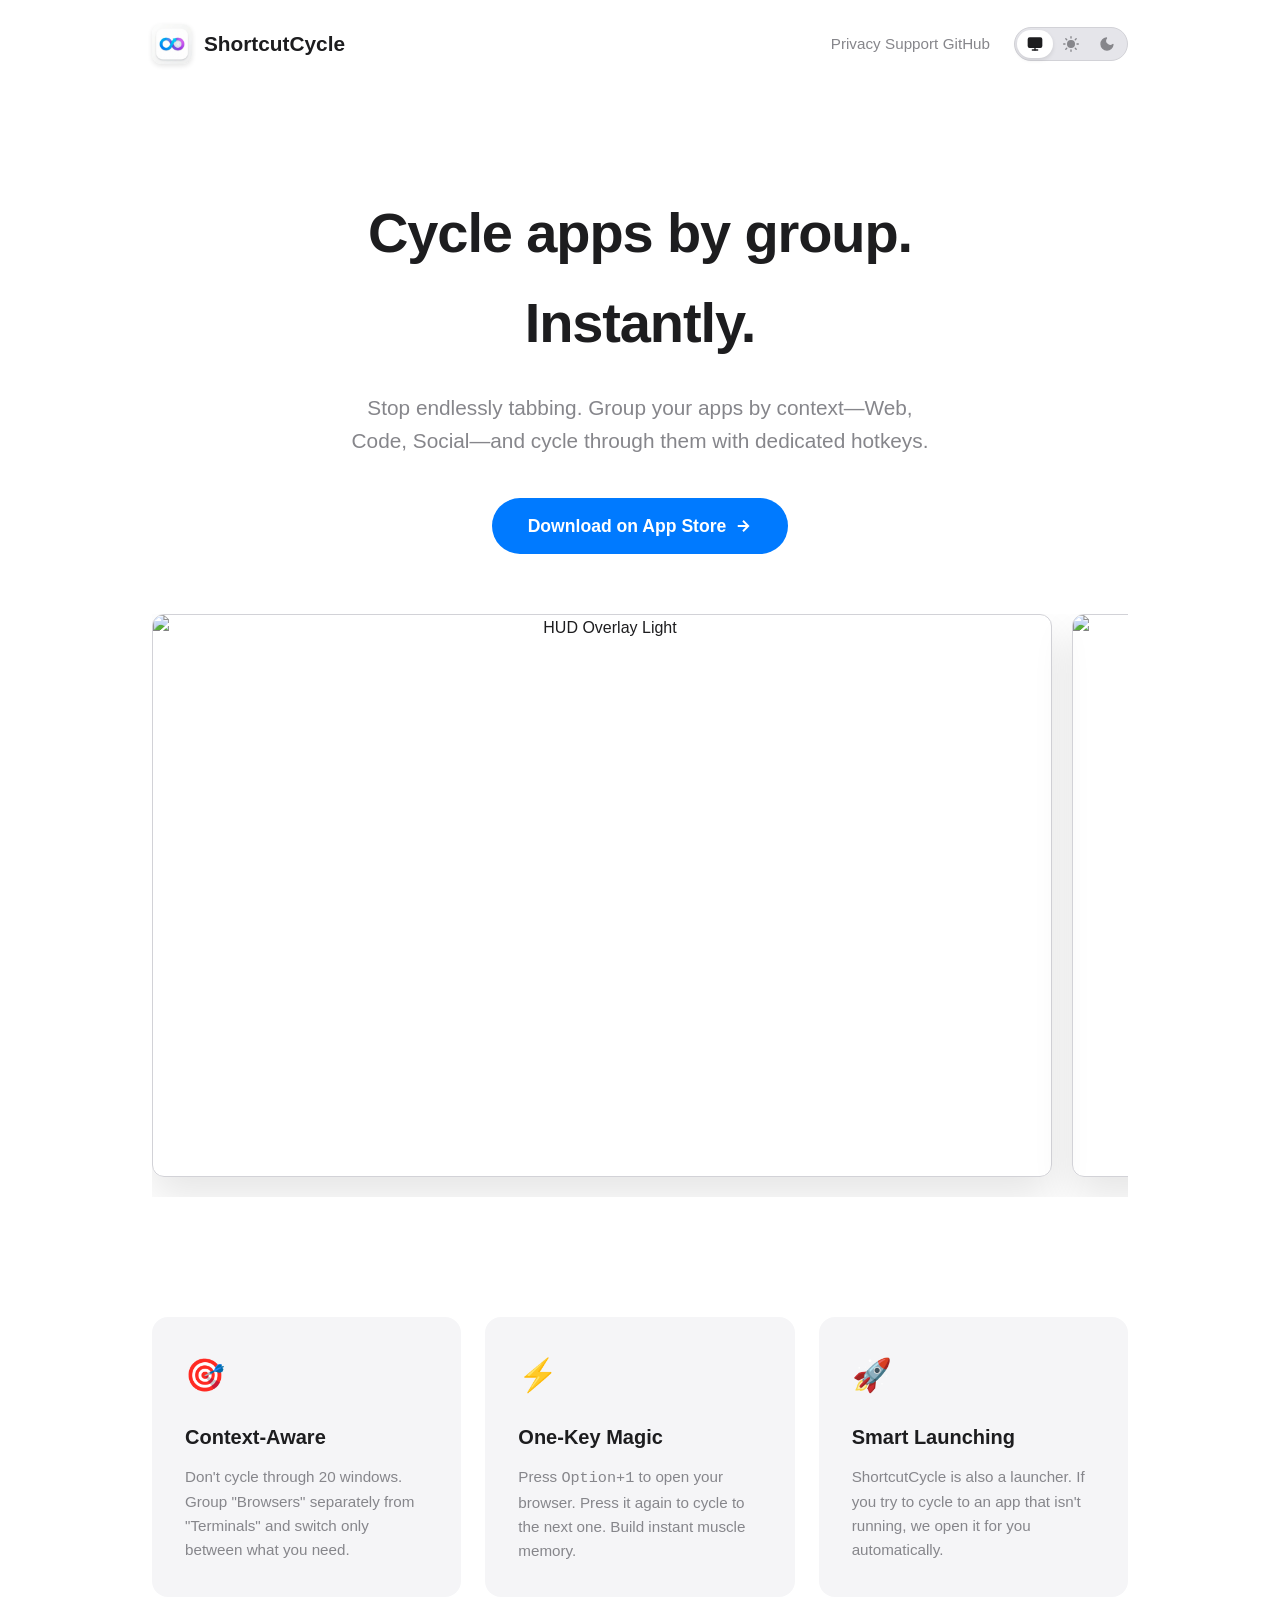
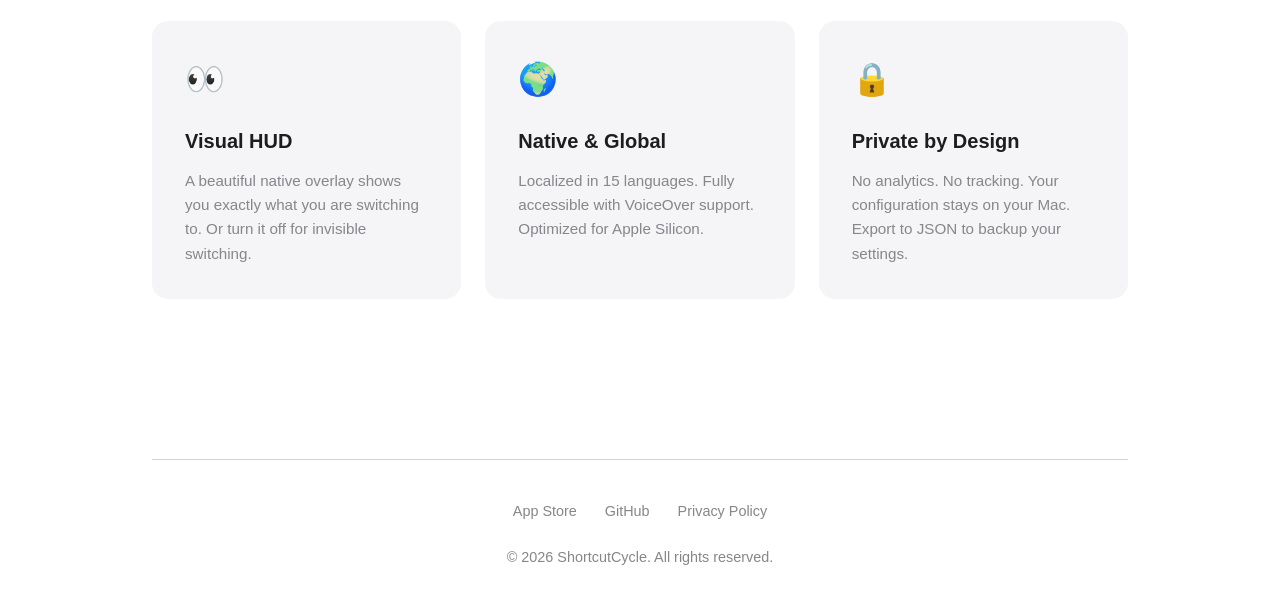
==== index.html @ 2bc334fc "Add Single Page Landing Page" ====
<!DOCTYPE html>
<html lang="en" data-theme="system">

<head>
    <meta charset="UTF-8">
    <meta name="viewport" content="width=device-width, initial-scale=1.0">
    <title>ShortcutCycle - Cycle apps by group. Instantly.</title>
    <meta name="description"
        content="Stop endlessly tabbing. Group your apps by context—Web, Code, Social—and cycle through them with dedicated hotkeys.">

    <style>
        /* --- THEME VARIABLES --- */
        :root {
            /* Light Theme Defaults */
            --bg-color: #ffffff;
            --surface: #f5f5f7;
            --surface-hover: #e5e5e7;
            --text-primary: #1d1d1f;
            --text-secondary: #86868b;
            --border: #d2d2d7;
            --accent: #007AFF;
            --accent-hover: #0062cc;
            --shadow: rgba(0, 0, 0, 0.1);
            --toggle-bg: #e5e5ea;
            --toggle-active: #ffffff;
        }

        /* Dark Theme Overrides */
        [data-theme="dark"] {
            --bg-color: #0f0f12;
            --surface: #1c1c1e;
            --surface-hover: #2c2c2e;
            --text-primary: #f5f5f7;
            --text-secondary: #a1a1aa;
            --border: #2c2c2e;
            --shadow: rgba(0, 0, 0, 0.5);
            --toggle-bg: #1c1c1e;
            --toggle-active: #636366;
            /* Lighter gray for active state in dark mode */
        }

        /* System Preference (Auto) */
        @media (prefers-color-scheme: dark) {
            [data-theme="system"] {
                --bg-color: #0f0f12;
                --surface: #1c1c1e;
                --surface-hover: #2c2c2e;
                --text-primary: #f5f5f7;
                --text-secondary: #a1a1aa;
                --border: #2c2c2e;
                --shadow: rgba(0, 0, 0, 0.5);
                --toggle-bg: #1c1c1e;
                --toggle-active: #636366;
            }
        }

        /* --- GLOBAL STYLES --- */
        * {
            margin: 0;
            padding: 0;
            box-sizing: border-box;
        }

        body {
            font-family: -apple-system, BlinkMacSystemFont, "Segoe UI", Roboto, Helvetica, Arial, sans-serif;
            background-color: var(--bg-color);
            color: var(--text-primary);
            line-height: 1.6;
            transition: background-color 0.3s, color 0.3s;
        }

        a {
            text-decoration: none;
            color: inherit;
            transition: 0.2s;
        }

        img {
            display: block;
            max-width: 100%;
        }

        /* --- LAYOUT --- */
        .container {
            max-width: 1024px;
            margin: 0 auto;
            padding: 0 24px;
        }

        .section {
            padding: 80px 0;
        }

        /* --- HEADER & NAV --- */
        header {
            padding: 24px 0;
            display: flex;
            justify-content: space-between;
            align-items: center;
        }

        .logo {
            font-weight: 700;
            font-size: 1.3rem;
            display: flex;
            align-items: center;
            gap: 12px;
        }

        .logo img {
            width: 40px;
            height: 40px;
            border-radius: 9px;
            box-shadow: 0 2px 5px var(--shadow);
        }

        .nav-wrapper {
            display: flex;
            align-items: center;
            gap: 24px;
        }

        .nav-links a {
            color: var(--text-secondary);
            font-size: 0.95rem;
            font-weight: 500;
            display: none;
            /* Hidden on very small screens */
        }

        @media(min-width: 600px) {
            .nav-links a {
                display: inline-block;
            }
        }

        .nav-links a:hover {
            color: var(--text-primary);
        }

        /* --- NEW THEME SWITCHER (Segmented Control) --- */
        .theme-switch {
            background-color: var(--toggle-bg);
            border-radius: 99px;
            padding: 2px;
            display: flex;
            align-items: center;
            border: 1px solid var(--border);
        }

        .theme-btn {
            background: none;
            border: none;
            cursor: pointer;
            padding: 6px 10px;
            border-radius: 99px;
            color: var(--text-secondary);
            display: flex;
            align-items: center;
            justify-content: center;
            transition: all 0.2s ease;
        }

        .theme-btn svg {
            width: 16px;
            height: 16px;
            fill: currentColor;
        }

        /* Active State */
        .theme-btn.active {
            background-color: var(--toggle-active);
            color: var(--text-primary);
            box-shadow: 0 2px 4px var(--shadow);
        }

        .theme-btn:hover:not(.active) {
            color: var(--text-primary);
        }

        /* --- HERO --- */
        .hero {
            text-align: center;
            padding: 100px 0 40px 0;
        }

        .hero h1 {
            font-size: 3.5rem;
            font-weight: 800;
            letter-spacing: -0.02em;
            margin-bottom: 24px;
        }

        .hero p {
            font-size: 1.3rem;
            color: var(--text-secondary);
            max-width: 600px;
            margin: 0 auto 40px auto;
        }

        .cta-button {
            background-color: var(--accent);
            color: #fff;
            padding: 14px 36px;
            border-radius: 99px;
            font-weight: 600;
            display: inline-flex;
            align-items: center;
            gap: 8px;
            font-size: 1.1rem;
        }

        .cta-button:hover {
            background-color: var(--accent-hover);
            transform: translateY(-2px);
        }

        /* --- GALLERY (SCREENSHOTS) --- */
        .gallery-scroller {
            margin-top: 60px;
            display: flex;
            gap: 20px;
            overflow-x: auto;
            padding-bottom: 20px;
            scroll-snap-type: x mandatory;
            -webkit-overflow-scrolling: touch;
        }

        .gallery-scroller::-webkit-scrollbar {
            display: none;
        }

        .gallery-scroller {
            -ms-overflow-style: none;
            scrollbar-width: none;
        }

        .screenshot-frame {
            flex: 0 0 85%;
            max-width: 900px;
            border-radius: 12px;
            overflow: hidden;
            border: 1px solid var(--border);
            box-shadow: 0 20px 40px var(--shadow);
            scroll-snap-align: center;
            position: relative;
        }

        @media(min-width: 768px) {
            .screenshot-frame {
                flex: 0 0 auto;
                width: 900px;
            }
        }

        /* --- FEATURES --- */
        .features-grid {
            display: grid;
            grid-template-columns: repeat(auto-fit, minmax(300px, 1fr));
            gap: 24px;
        }

        .feature-card {
            background: var(--surface);
            padding: 32px;
            border-radius: 16px;
            border: 1px solid transparent;
        }

        .feature-icon {
            font-size: 2rem;
            margin-bottom: 20px;
            display: block;
        }

        .feature-card h3 {
            font-size: 1.25rem;
            margin-bottom: 12px;
        }

        .feature-card p {
            color: var(--text-secondary);
            font-size: 0.95rem;
        }

        /* --- FOOTER --- */
        footer {
            border-top: 1px solid var(--border);
            padding: 40px 0;
            margin-top: 80px;
            text-align: center;
            color: var(--text-secondary);
            font-size: 0.9rem;
        }

        .footer-links a {
            margin: 0 12px;
        }

        @media (max-width: 768px) {
            .hero h1 {
                font-size: 2.5rem;
            }

            .hero p {
                font-size: 1.1rem;
            }
        }
    </style>
</head>

<body>

    <div class="container">
        <header>
            <div class="logo">
                <img src="ShortcutCycle/ShortcutCycle/Assets.xcassets/AppIcon.appiconset/1024.png"
                    alt="ShortcutCycle Icon">
                ShortcutCycle
            </div>

            <div class="nav-wrapper">
                <nav class="nav-links">
                    <a href="https://github.com/xcv58/ShortcutCycle/blob/master/PRIVACY_POLICY.md"
                        target="_blank">Privacy</a>
                    <a href="https://github.com/xcv58/ShortcutCycle/issues" target="_blank">Support</a>
                    <a href="https://github.com/xcv58/ShortcutCycle" target="_blank">GitHub</a>
                </nav>

                <div class="theme-switch" role="group" aria-label="Theme Toggle">

                    <button class="theme-btn" onclick="setTheme('system')" id="btn-system" aria-label="System Theme"
                        title="Match System">
                        <svg viewBox="0 0 24 24" fill="none" stroke="currentColor" stroke-width="2"
                            stroke-linecap="round" stroke-linejoin="round">
                            <rect x="2" y="3" width="20" height="14" rx="2" ry="2"></rect>
                            <line x1="8" y1="21" x2="16" y2="21"></line>
                            <line x1="12" y1="17" x2="12" y2="21"></line>
                        </svg>
                    </button>

                    <button class="theme-btn" onclick="setTheme('light')" id="btn-light" aria-label="Light Theme"
                        title="Light Mode">
                        <svg viewBox="0 0 24 24" fill="none" stroke="currentColor" stroke-width="2"
                            stroke-linecap="round" stroke-linejoin="round">
                            <circle cx="12" cy="12" r="5"></circle>
                            <line x1="12" y1="1" x2="12" y2="3"></line>
                            <line x1="12" y1="21" x2="12" y2="23"></line>
                            <line x1="4.22" y1="4.22" x2="5.64" y2="5.64"></line>
                            <line x1="18.36" y1="18.36" x2="19.78" y2="19.78"></line>
                            <line x1="1" y1="12" x2="3" y2="12"></line>
                            <line x1="21" y1="12" x2="23" y2="12"></line>
                            <line x1="4.22" y1="19.78" x2="5.64" y2="18.36"></line>
                            <line x1="18.36" y1="5.64" x2="19.78" y2="4.22"></line>
                        </svg>
                    </button>

                    <button class="theme-btn" onclick="setTheme('dark')" id="btn-dark" aria-label="Dark Theme"
                        title="Dark Mode">
                        <svg viewBox="0 0 24 24" fill="none" stroke="currentColor" stroke-width="2"
                            stroke-linecap="round" stroke-linejoin="round">
                            <path d="M21 12.79A9 9 0 1 1 11.21 3 7 7 0 0 0 21 12.79z"></path>
                        </svg>
                    </button>
                </div>
            </div>
        </header>

        <section class="hero">
            <h1>Cycle apps by group.<br>Instantly.</h1>
            <p>Stop endlessly tabbing. Group your apps by context—Web, Code, Social—and cycle through them with
                dedicated hotkeys.</p>

            <a href="https://apps.apple.com/us/app/shortcutcycle/id6758281578?mt=12" class="cta-button">
                Download on App Store
                <svg width="18" height="18" fill="none" stroke="currentColor" stroke-width="2.5" viewBox="0 0 24 24">
                    <path d="M5 12h14M12 5l7 7-7 7" />
                </svg>
            </a>

            <div class="gallery-scroller">
                <div class="screenshot-frame">
                    <img src="ShortcutCycle/App%20Store%20Connect%20Assets/Screenshots/HUD%20Light.png"
                        alt="HUD Overlay Light">
                </div>
                <div class="screenshot-frame">
                    <img src="ShortcutCycle/App%20Store%20Connect%20Assets/Screenshots/HUD-Grid%20Dark.png"
                        alt="Grid View Dark">
                </div>
                <div class="screenshot-frame">
                    <img src="ShortcutCycle/App%20Store%20Connect%20Assets/Screenshots/General%20Light.png"
                        alt="General Settings Light">
                </div>
                <div class="screenshot-frame">
                    <img src="ShortcutCycle/App%20Store%20Connect%20Assets/Screenshots/General%20Dark.png"
                        alt="General Settings Dark">
                </div>
                <div class="screenshot-frame">
                    <img src="ShortcutCycle/App%20Store%20Connect%20Assets/Screenshots/Group%20Dark.png"
                        alt="Group Settings Dark">
                </div>
                <div class="screenshot-frame">
                    <img src="ShortcutCycle/App%20Store%20Connect%20Assets/Screenshots/Menubar%20and%20languages.png"
                        alt="Menu Bar and Localization">
                </div>
            </div>
        </section>

        <section class="section">
            <div class="features-grid">
                <div class="feature-card">
                    <span class="feature-icon">🎯</span>
                    <h3>Context-Aware</h3>
                    <p>Don't cycle through 20 windows. Group "Browsers" separately from "Terminals" and switch only
                        between what you need.</p>
                </div>
                <div class="feature-card">
                    <span class="feature-icon">⚡️</span>
                    <h3>One-Key Magic</h3>
                    <p>Press <code>Option+1</code> to open your browser. Press it again to cycle to the next one. Build
                        instant muscle memory.</p>
                </div>
                <div class="feature-card">
                    <span class="feature-icon">🚀</span>
                    <h3>Smart Launching</h3>
                    <p>ShortcutCycle is also a launcher. If you try to cycle to an app that isn't running, we open it
                        for you automatically.</p>
                </div>
                <div class="feature-card">
                    <span class="feature-icon">👀</span>
                    <h3>Visual HUD</h3>
                    <p>A beautiful native overlay shows you exactly what you are switching to. Or turn it off for
                        invisible switching.</p>
                </div>
                <div class="feature-card">
                    <span class="feature-icon">🌍</span>
                    <h3>Native & Global</h3>
                    <p>Localized in 15 languages. Fully accessible with VoiceOver support. Optimized for Apple Silicon.
                    </p>
                </div>
                <div class="feature-card">
                    <span class="feature-icon">🔒</span>
                    <h3>Private by Design</h3>
                    <p>No analytics. No tracking. Your configuration stays on your Mac. Export to JSON to backup your
                        settings.</p>
                </div>
            </div>
        </section>

        <footer>
            <div class="footer-links">
                <a href="https://apps.apple.com/us/app/shortcutcycle/id6758281578?mt=12">App Store</a>
                <a href="https://github.com/xcv58/ShortcutCycle">GitHub</a>
                <a href="https://github.com/xcv58/ShortcutCycle/blob/master/PRIVACY_POLICY.md">Privacy Policy</a>
            </div>
            <br>
            <p>&copy; 2026 ShortcutCycle. All rights reserved.</p>
        </footer>
    </div>

    <script>
        const html = document.documentElement;
        const btns = {
            system: document.getElementById('btn-system'),
            light: document.getElementById('btn-light'),
            dark: document.getElementById('btn-dark')
        };

        function getStoredTheme() {
            return localStorage.getItem('theme') || 'system';
        }

        function setTheme(theme) {
            html.setAttribute('data-theme', theme);
            localStorage.setItem('theme', theme);
            updateControls(theme);
        }

        function updateControls(activeTheme) {
            // Remove active class from all
            Object.values(btns).forEach(btn => btn.classList.remove('active'));
            // Add to current
            if (btns[activeTheme]) btns[activeTheme].classList.add('active');
        }

        // Initialize
        const initialTheme = getStoredTheme();
        setTheme(initialTheme);
    </script>
</body>

</html>
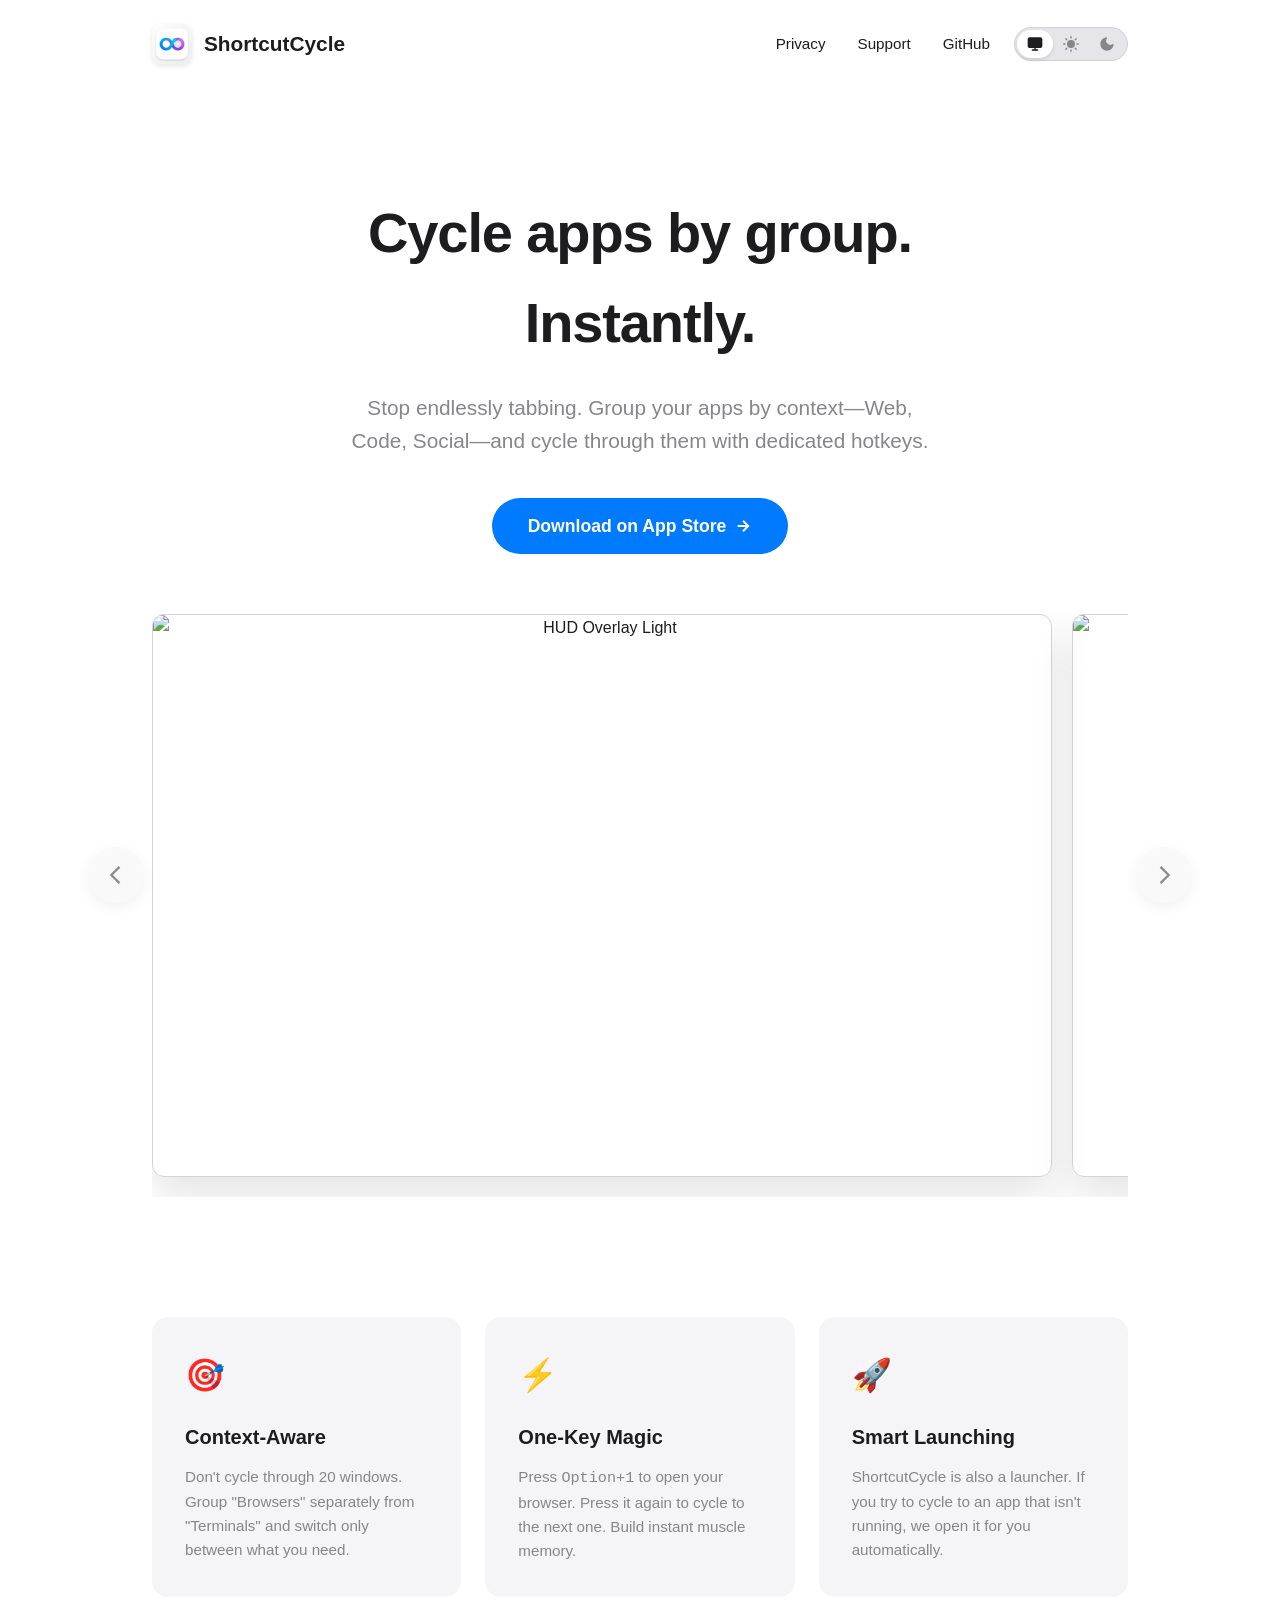
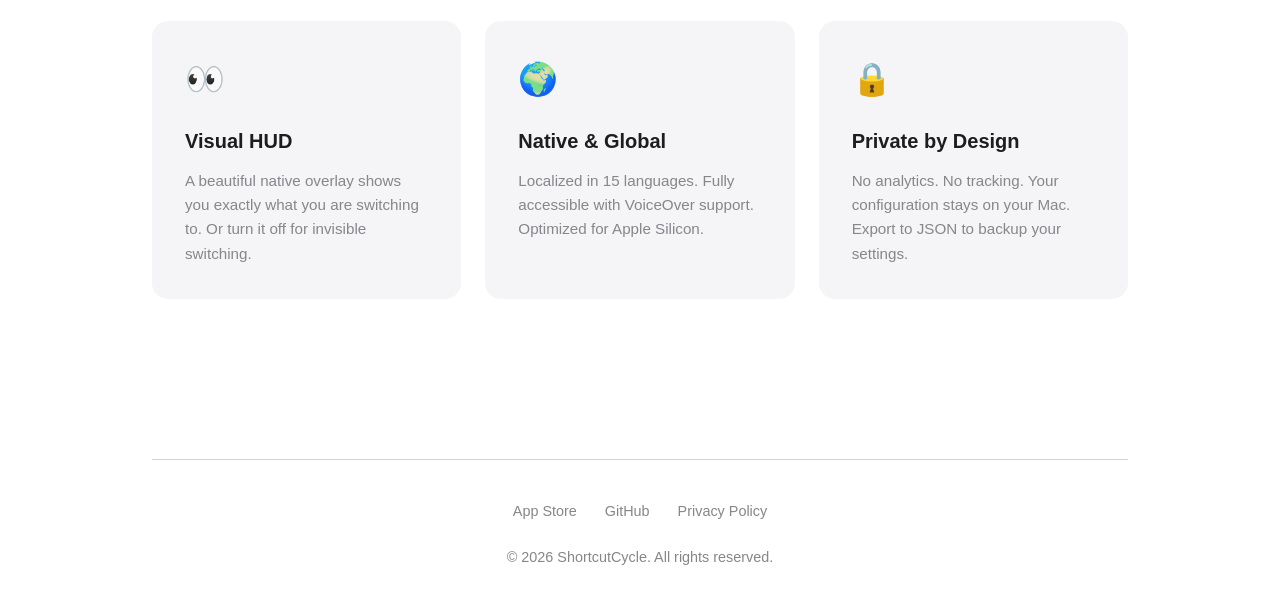
==== commit c587903d: "Optimize the landing page" ====
--- a/index.html
+++ b/index.html
@@ -120,8 +120,14 @@
             gap: 24px;
         }
 
+        .nav-links {
+            display: flex;
+            align-items: center;
+            gap: 32px;
+        }
+
         .nav-links a {
-            color: var(--text-secondary);
+            color: var(--text-primary);
             font-size: 0.95rem;
             font-weight: 500;
             display: none;
@@ -135,7 +141,7 @@
         }
 
         .nav-links a:hover {
-            color: var(--text-primary);
+            color: var(--accent);
         }
 
         /* --- NEW THEME SWITCHER (Segmented Control) --- */
@@ -233,6 +239,51 @@
         .gallery-scroller {
             -ms-overflow-style: none;
             scrollbar-width: none;
+        }
+
+        .gallery-wrapper {
+            position: relative;
+            display: flex;
+            align-items: center;
+        }
+
+        .scroll-btn {
+            background-color: var(--surface);
+            border: 1px solid transparent;
+            color: var(--text-primary);
+            width: 56px;
+            height: 56px;
+            border-radius: 50%;
+            display: flex;
+            align-items: center;
+            justify-content: center;
+            cursor: pointer;
+            position: absolute;
+            z-index: 10;
+            box-shadow: 0 4px 12px var(--shadow);
+            transition: all 0.3s ease;
+            opacity: 0.5;
+        }
+
+        .scroll-btn:hover {
+            background-color: var(--surface);
+            opacity: 1;
+            transform: scale(1.1);
+            box-shadow: 0 6px 16px var(--shadow);
+        }
+
+        .scroll-btn.prev {
+            left: -64px;
+        }
+
+        .scroll-btn.next {
+            right: -64px;
+        }
+
+        @media(max-width: 800px) {
+            .scroll-btn {
+                display: none;
+            }
         }
 
         .screenshot-frame {
@@ -313,11 +364,11 @@
 
     <div class="container">
         <header>
-            <div class="logo">
+            <a href="index.html" class="logo">
                 <img src="ShortcutCycle/ShortcutCycle/Assets.xcassets/AppIcon.appiconset/1024.png"
                     alt="ShortcutCycle Icon">
                 ShortcutCycle
-            </div>
+            </a>
 
             <div class="nav-wrapper">
                 <nav class="nav-links">
@@ -378,31 +429,43 @@
                 </svg>
             </a>
 
-            <div class="gallery-scroller">
-                <div class="screenshot-frame">
-                    <img src="ShortcutCycle/App%20Store%20Connect%20Assets/Screenshots/HUD%20Light.png"
-                        alt="HUD Overlay Light">
-                </div>
-                <div class="screenshot-frame">
-                    <img src="ShortcutCycle/App%20Store%20Connect%20Assets/Screenshots/HUD-Grid%20Dark.png"
-                        alt="Grid View Dark">
-                </div>
-                <div class="screenshot-frame">
-                    <img src="ShortcutCycle/App%20Store%20Connect%20Assets/Screenshots/General%20Light.png"
-                        alt="General Settings Light">
-                </div>
-                <div class="screenshot-frame">
-                    <img src="ShortcutCycle/App%20Store%20Connect%20Assets/Screenshots/General%20Dark.png"
-                        alt="General Settings Dark">
-                </div>
-                <div class="screenshot-frame">
-                    <img src="ShortcutCycle/App%20Store%20Connect%20Assets/Screenshots/Group%20Dark.png"
-                        alt="Group Settings Dark">
-                </div>
-                <div class="screenshot-frame">
-                    <img src="ShortcutCycle/App%20Store%20Connect%20Assets/Screenshots/Menubar%20and%20languages.png"
-                        alt="Menu Bar and Localization">
-                </div>
+            <div class="gallery-wrapper">
+                <button class="scroll-btn prev" id="gallery-prev" aria-label="Previous">
+                    <svg width="28" height="28" fill="none" stroke="currentColor" stroke-width="2" viewBox="0 0 24 24">
+                        <path d="M15 19l-7-7 7-7" />
+                    </svg>
+                </button>
+                <div class="gallery-scroller">
+                    <div class="screenshot-frame">
+                        <img src="ShortcutCycle/App%20Store%20Connect%20Assets/Screenshots/HUD%20Light.png"
+                            alt="HUD Overlay Light">
+                    </div>
+                    <div class="screenshot-frame">
+                        <img src="ShortcutCycle/App%20Store%20Connect%20Assets/Screenshots/HUD-Grid%20Dark.png"
+                            alt="Grid View Dark">
+                    </div>
+                    <div class="screenshot-frame">
+                        <img src="ShortcutCycle/App%20Store%20Connect%20Assets/Screenshots/General%20Light.png"
+                            alt="General Settings Light">
+                    </div>
+                    <div class="screenshot-frame">
+                        <img src="ShortcutCycle/App%20Store%20Connect%20Assets/Screenshots/General%20Dark.png"
+                            alt="General Settings Dark">
+                    </div>
+                    <div class="screenshot-frame">
+                        <img src="ShortcutCycle/App%20Store%20Connect%20Assets/Screenshots/Group%20Dark.png"
+                            alt="Group Settings Dark">
+                    </div>
+                    <div class="screenshot-frame">
+                        <img src="ShortcutCycle/App%20Store%20Connect%20Assets/Screenshots/Menubar%20and%20languages.png"
+                            alt="Menu Bar and Localization">
+                    </div>
+                </div>
+                <button class="scroll-btn next" id="gallery-next" aria-label="Next">
+                    <svg width="28" height="28" fill="none" stroke="currentColor" stroke-width="2" viewBox="0 0 24 24">
+                        <path d="M9 5l7 7-7 7" />
+                    </svg>
+                </button>
             </div>
         </section>
 
@@ -486,6 +549,41 @@
         // Initialize
         const initialTheme = getStoredTheme();
         setTheme(initialTheme);
+
+        // --- Gallery Buttons Interaction ---
+        const galleryScroller = document.querySelector('.gallery-scroller');
+        const prevBtn = document.getElementById('gallery-prev');
+        const nextBtn = document.getElementById('gallery-next');
+
+        if (galleryScroller && prevBtn && nextBtn) {
+            prevBtn.addEventListener('click', () => {
+                const tolerance = 5; // buffer for float point errors
+                if (galleryScroller.scrollLeft <= tolerance) {
+                    // Loop to end
+                    galleryScroller.scrollTo({
+                        left: galleryScroller.scrollWidth,
+                        behavior: 'smooth'
+                    });
+                } else {
+                    galleryScroller.scrollBy({ left: -400, behavior: 'smooth' });
+                }
+            });
+
+            nextBtn.addEventListener('click', () => {
+                const tolerance = 5;
+                const maxScroll = galleryScroller.scrollWidth - galleryScroller.clientWidth;
+
+                if (galleryScroller.scrollLeft >= maxScroll - tolerance) {
+                    // Loop to start
+                    galleryScroller.scrollTo({
+                        left: 0,
+                        behavior: 'smooth'
+                    });
+                } else {
+                    galleryScroller.scrollBy({ left: 400, behavior: 'smooth' });
+                }
+            });
+        }
     </script>
 </body>
 
